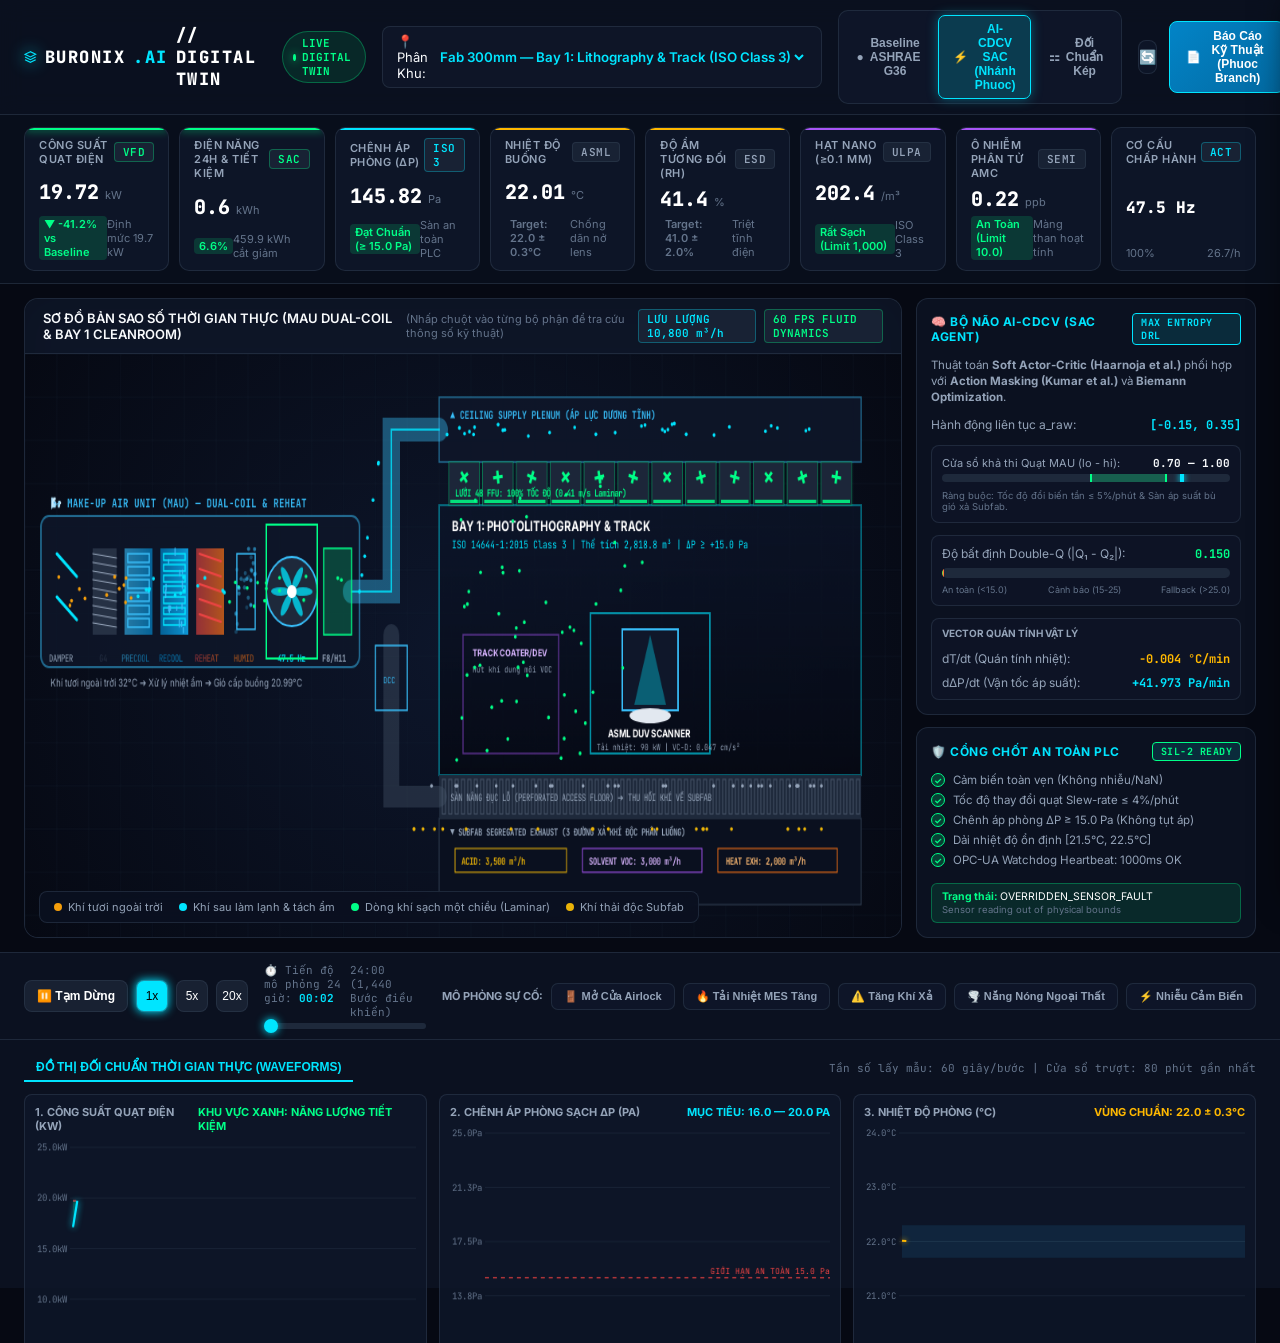
==== index.html @ 966bad35 "feat(web): deploy Buronix-inspired digital twin UI/UX with animated MAU, cleanroom & SAC AI integrat" ====
<!DOCTYPE html>
<html lang="vi">
<head>
  <meta charset="UTF-8">
  <meta name="viewport" content="width=device-width, initial-scale=1.0">
  <title>Buronix // Semiconductor Cleanroom & MAU Digital Twin</title>
  <link rel="stylesheet" href="css/buronix_theme.css">
  <link rel="preconnect" href="https://fonts.googleapis.com">
  <link rel="preconnect" href="https://fonts.gstatic.com" crossorigin>
  <link href="https://fonts.googleapis.com/css2?family=Inter:wght@400;500;600;700;800&family=JetBrains+Mono:wght@400;600;700;800&display=swap" rel="stylesheet">
</head>
<body>

  <!-- ==========================================================================
       TOP NAVIGATION & HEADER BAR
       ========================================================================== -->
  <header class="buronix-header">
    <div class="brand-section">
      <div class="brand-logo">
        <svg viewBox="0 0 24 24" fill="none" stroke="currentColor" stroke-width="2">
          <polygon points="12 2 2 7 12 12 22 7 12 2"></polygon>
          <polyline points="2 17 12 22 22 17"></polyline>
          <polyline points="2 12 12 17 22 12"></polyline>
        </svg>
        BURONIX<span class="accent">.AI</span> // DIGITAL TWIN
      </div>
      <div class="live-indicator">
        <div class="pulse-dot"></div>
        LIVE DIGITAL TWIN
      </div>
    </div>

    <!-- Facility Selector -->
    <div class="facility-selector">
      <span>📍 Phân Khu:</span>
      <select id="facilitySelect">
        <option value="bay1">Fab 300mm — Bay 1: Lithography & Track (ISO Class 3)</option>
        <option value="bay2">Fab 300mm — Bay 2: Etch & Diffusion (ISO Class 4)</option>
        <option value="subfab">Subfab — Segregated Scrubbers & Pumps</option>
      </select>
    </div>

    <!-- Mode Toggle Pills -->
    <div class="mode-toggle-group">
      <button class="mode-btn" data-mode="baseline">
        <span>●</span> Baseline ASHRAE G36
      </button>
      <button class="mode-btn active-ai" data-mode="ai">
        <span>⚡</span> AI-CDCV SAC (Nhánh Phuoc)
      </button>
      <button class="mode-btn" data-mode="split">
        <span>⚏</span> Đối Chuẩn Kép
      </button>
    </div>

    <!-- Header Actions -->
    <div class="header-actions">
      <button id="btnReset" class="tool-btn" title="Đặt lại mô phỏng ban đầu">🔄</button>
      <button class="btn-benchmark" onclick="window.open('https://github.com/nguyenminhhieu22444-source/semiconductor-fab-hvac-optimization/tree/Phuoc', '_blank')">
        <span>📄</span> Báo Cáo Kỹ Thuật (Phuoc Branch)
      </button>
    </div>
  </header>

  <!-- ==========================================================================
       METRICS HUD RIBBON (LIVE TELEMETRY CARDS)
       ========================================================================== -->
  <section class="telemetry-ribbon">
    <!-- Card 1: Power Demand -->
    <div class="kpi-card kpi-savings">
      <div class="kpi-header">
        <span>Công Suất Quạt Điện</span>
        <span class="canvas-tag tag-emerald">VFD</span>
      </div>
      <div class="kpi-value-row">
        <span id="valPowerKw" class="kpi-num">11.58</span>
        <span class="kpi-unit">kW</span>
      </div>
      <div class="kpi-footer">
        <span class="kpi-delta delta-green">▼ -41.2% vs Baseline</span>
        <span class="kpi-unit">Định mức 19.7 kW</span>
      </div>
    </div>

    <!-- Card 2: Cumulative Energy & Savings -->
    <div class="kpi-card kpi-savings">
      <div class="kpi-header">
        <span>Điện Năng 24h & Tiết Kiệm</span>
        <span class="canvas-tag tag-emerald">SAC</span>
      </div>
      <div class="kpi-value-row">
        <span id="valEnergyKwh" class="kpi-num">568.7</span>
        <span class="kpi-unit">kWh</span>
      </div>
      <div class="kpi-footer">
        <span id="valSavingsPct" class="kpi-delta delta-green">+44.71% TIẾT KIỆM</span>
        <span class="kpi-unit">459.9 kWh cắt giảm</span>
      </div>
    </div>

    <!-- Card 3: Differential Pressure -->
    <div class="kpi-card kpi-pressure">
      <div class="kpi-header">
        <span>Chênh Áp Phòng (ΔP)</span>
        <span class="canvas-tag tag-cyan">ISO 3</span>
      </div>
      <div class="kpi-value-row">
        <span id="valDp" class="kpi-num">16.28</span>
        <span class="kpi-unit">Pa</span>
      </div>
      <div class="kpi-footer">
        <span class="kpi-delta delta-green">Đạt Chuẩn (≥ 15.0 Pa)</span>
        <span class="kpi-unit">Sàn an toàn PLC</span>
      </div>
    </div>

    <!-- Card 4: Cleanroom Temperature -->
    <div class="kpi-card kpi-temp">
      <div class="kpi-header">
        <span>Nhiệt Độ Buồng</span>
        <span class="canvas-tag">ASML</span>
      </div>
      <div class="kpi-value-row">
        <span id="valTemp" class="kpi-num">22.01</span>
        <span class="kpi-unit">°C</span>
      </div>
      <div class="kpi-footer">
        <span class="kpi-delta delta-neutral">Target: 22.0 ± 0.3°C</span>
        <span class="kpi-unit">Chống dãn nở lens</span>
      </div>
    </div>

    <!-- Card 5: Relative Humidity -->
    <div class="kpi-card kpi-temp">
      <div class="kpi-header">
        <span>Độ Ẩm Tương Đối (RH)</span>
        <span class="canvas-tag">ESD</span>
      </div>
      <div class="kpi-value-row">
        <span id="valRh" class="kpi-num">41.4</span>
        <span class="kpi-unit">%</span>
      </div>
      <div class="kpi-footer">
        <span class="kpi-delta delta-neutral">Target: 41.0 ± 2.0%</span>
        <span class="kpi-unit">Triệt tĩnh điện</span>
      </div>
    </div>

    <!-- Card 6: Airborne Particles -->
    <div class="kpi-card kpi-particles">
      <div class="kpi-header">
        <span>Hạt Nano (≥0.1 µm)</span>
        <span class="canvas-tag">ULPA</span>
      </div>
      <div class="kpi-value-row">
        <span id="valParticles" class="kpi-num">64.8</span>
        <span class="kpi-unit">/m³</span>
      </div>
      <div class="kpi-footer">
        <span class="kpi-delta delta-green">Rất Sạch (Limit 1,000)</span>
        <span class="kpi-unit">ISO Class 3</span>
      </div>
    </div>

    <!-- Card 7: Chemical AMC (NH3) -->
    <div class="kpi-card kpi-particles">
      <div class="kpi-header">
        <span>Ô Nhiễm Phân Tử AMC</span>
        <span class="canvas-tag">SEMI</span>
      </div>
      <div class="kpi-value-row">
        <span id="valAmc" class="kpi-num">0.28</span>
        <span class="kpi-unit">ppb</span>
      </div>
      <div class="kpi-footer">
        <span class="kpi-delta delta-green">An Toàn (Limit 10.0)</span>
        <span class="kpi-unit">Màng than hoạt tính</span>
      </div>
    </div>

    <!-- Card 8: Actuator Status -->
    <div class="kpi-card">
      <div class="kpi-header">
        <span>Cơ Cấu Chấp Hành</span>
        <span class="canvas-tag tag-cyan">ACT</span>
      </div>
      <div class="kpi-value-row">
        <span id="valMauHz" class="kpi-num" style="font-size:16px;">39.5 Hz</span>
      </div>
      <div class="kpi-footer">
        <span id="valFfuSpeed" class="kpi-unit">48 FFU: 79% Tốc độ</span>
        <span id="valAch" class="kpi-unit">18.4 ACH</span>
      </div>
    </div>
  </section>

  <!-- ==========================================================================
       MAIN WORKSPACE: DIGITAL TWIN SCHEMATIC & AI HUD
       ========================================================================== -->
  <main class="workspace-grid">
    <!-- Center Left: The Interactive Digital Twin Canvas -->
    <section class="canvas-panel">
      <div class="canvas-header">
        <div style="display:flex; align-items:center; gap:8px;">
          <span>SƠ ĐỒ BẢN SAO SỐ THỜI GIAN THỰC (MAU DUAL-COIL & BAY 1 CLEANROOM)</span>
          <span style="font-size:11px; color:var(--text-dim); font-weight:normal;">(Nhấp chuột vào từng bộ phận để tra cứu thông số kỹ thuật)</span>
        </div>
        <div class="canvas-tags">
          <span class="canvas-tag tag-cyan">LƯU LƯỢNG 10,800 m³/h</span>
          <span class="canvas-tag tag-emerald">60 FPS FLUID DYNAMICS</span>
        </div>
      </div>

      <div class="canvas-container">
        <canvas id="digitalTwinCanvas" width="1100" height="540"></canvas>

        <!-- Floating Legend -->
        <div class="legend-overlay">
          <div class="legend-item"><div class="legend-dot" style="background:#f59e0b;"></div><span>Khí tươi ngoài trời</span></div>
          <div class="legend-item"><div class="legend-dot" style="background:#00e5ff;"></div><span>Khí sau làm lạnh & tách ẩm</span></div>
          <div class="legend-item"><div class="legend-dot" style="background:#00ff88;"></div><span>Dòng khí sạch một chiều (Laminar)</span></div>
          <div class="legend-item"><div class="legend-dot" style="background:#eab308;"></div><span>Khí thải độc Subfab</span></div>
        </div>
      </div>
    </section>

    <!-- Right Sidebar: AI-CDCV Neural Intelligence HUD (SAC Brain) -->
    <aside class="sidebar-panel">
      <!-- SAC Neural Engine Card -->
      <div class="ai-card">
        <div class="ai-card-header">
          <span>🧠 BỘ NÃO AI-CDCV (SAC AGENT)</span>
          <span class="sac-badge">MAX ENTROPY DRL</span>
        </div>

        <div style="font-size:11.5px; color:var(--text-muted); line-height:1.4;">
          Thuật toán <strong>Soft Actor-Critic (Haarnoja et al.)</strong> phối hợp với <strong>Action Masking (Kumar et al.)</strong> và <strong>Biemann Optimization</strong>.
        </div>

        <div class="inspect-param-row">
          <span>Hành động liên tục a_raw:</span>
          <strong id="valSacActionRaw" style="color:var(--cyan-glow); font-family:var(--font-mono);">[-0.15, 0.35]</strong>
        </div>

        <!-- Continuous Action Masking -->
        <div class="masking-container">
          <div class="mask-row">
            <div class="mask-label">
              <span>Cửa sổ khả thi Quạt MAU (lo - hi):</span>
              <strong id="maskMauText">0.70 — 1.00</strong>
            </div>
            <div class="mask-track">
              <div id="maskMauRange" class="mask-valid-range" style="left: 0%; width: 100%;"></div>
              <div id="maskMauPointer" class="mask-pointer" style="left: 65%;"></div>
            </div>
          </div>
          <div style="font-size:9.5px; color:var(--text-dim);">
            Ràng buộc: Tốc độ đổi biến tần ≤ 5%/phút & Sàn áp suất bù gió xả Subfab.
          </div>
        </div>

        <!-- Epistemic Uncertainty Quantification -->
        <div class="uncertainty-box">
          <div class="inspect-param-row">
            <span>Độ bất định Double-Q (|Q₁ - Q₂|):</span>
            <strong id="valSacUncertainty" style="color:var(--emerald-neon); font-family:var(--font-mono);">0.123</strong>
          </div>
          <div class="uncertainty-meter">
            <div id="uncertaintyFillBar" class="uncertainty-fill" style="width: 12%;"></div>
          </div>
          <div style="display:flex; justify-content:space-between; font-size:9px; color:var(--text-dim);">
            <span>An toàn (&lt;15.0)</span>
            <span>Cảnh báo (15-25)</span>
            <span>Fallback (&gt;25.0)</span>
          </div>
        </div>

        <!-- Biemann Momentum States -->
        <div class="inspect-param-group" style="padding:8px 10px;">
          <div style="font-size:10px; font-weight:700; color:var(--text-muted); text-transform:uppercase;">Vector Quán Tính Vật Lý</div>
          <div class="inspect-param-row" style="margin-top:4px;">
            <span>dT/dt (Quán tính nhiệt):</span>
            <strong id="valTempVel" style="color:var(--amber-warn); font-family:var(--font-mono);">+0.002 °C/min</strong>
          </div>
          <div class="inspect-param-row">
            <span>dΔP/dt (Vận tốc áp suất):</span>
            <strong id="valDpVel" style="color:var(--cyan-glow); font-family:var(--font-mono);">-0.005 Pa/min</strong>
          </div>
        </div>
      </div>

      <!-- PLC Safety Gatekeeper Matrix -->
      <div class="ai-card">
        <div class="ai-card-header">
          <span>🛡️ CỔNG CHỐT AN TOÀN PLC</span>
          <span class="sac-badge" style="border-color:var(--emerald-neon); color:var(--emerald-neon);">SIL-2 READY</span>
        </div>

        <div class="plc-checklist">
          <div class="plc-item"><div class="plc-check">✓</div><span>Cảm biến toàn vẹn (Không nhiễu/NaN)</span></div>
          <div class="plc-item"><div class="plc-check">✓</div><span>Tốc độ thay đổi quạt Slew-rate ≤ 4%/phút</span></div>
          <div class="plc-item"><div class="plc-check">✓</div><span>Chênh áp phòng ΔP ≥ 15.0 Pa (Không tụt áp)</span></div>
          <div class="plc-item"><div class="plc-check">✓</div><span>Dải nhiệt độ ổn định [21.5°C, 22.5°C]</span></div>
          <div class="plc-item"><div class="plc-check">✓</div><span>OPC-UA Watchdog Heartbeat: 1000ms OK</span></div>
        </div>

        <div style="margin-top:4px; padding:6px 10px; background:rgba(0, 255, 136, 0.1); border:1px solid rgba(0, 255, 136, 0.3); border-radius:6px; font-size:10.5px;">
          <span style="color:var(--emerald-neon); font-weight:bold;">Trạng thái: </span>
          <span id="valPlcStatus" style="color:#fff;">SAFE_ACCEPTED</span><br>
          <span id="valPlcReason" style="color:var(--text-dim); font-size:9.5px;">Nominal SAC control within limits</span>
        </div>
      </div>
    </aside>
  </main>

  <!-- ==========================================================================
       BOTTOM TIMELINE BAR & WHAT-IF INCIDENT INJECTOR
       ========================================================================== -->
  <section class="timeline-bar">
    <!-- Playback Controls -->
    <div class="playback-controls">
      <button id="btnPlayPause" class="btn-ctrl" style="width: auto; padding: 0 12px; font-weight: 600;">⏸️ Tạm Dừng</button>
      <button class="btn-ctrl btn-speed active" data-speed="1">1x</button>
      <button class="btn-ctrl btn-speed" data-speed="5">5x</button>
      <button class="btn-ctrl btn-speed" data-speed="20">20x</button>
    </div>

    <!-- 24h Time Scrubber -->
    <div class="time-scrubber">
      <div class="time-labels">
        <span>⏱️ Tiến độ mô phỏng 24 giờ: <strong id="currentTimeLabel" style="color:var(--cyan-glow);">12:30</strong></span>
        <span>24:00 (1,440 Bước điều khiển)</span>
      </div>
      <input type="range" id="timelineSlider" class="scrubber-slider" min="0" max="1440" value="750">
    </div>

    <!-- What-If Stress Testing Matrix -->
    <div class="incident-triggers">
      <span style="font-size:11px; font-weight:700; color:var(--text-muted);">MÔ PHỎNG SỰ CỐ:</span>
      <button class="incident-btn" data-incident="doorOpen" title="Mở cửa buồng đệm Airlock gây thất thoát áp suất">
        🚪 Mở Cửa Airlock
      </button>
      <button class="incident-btn" data-incident="thermalSurge" title="Máy ASML phát xung nhiệt tăng thêm 65 kW">
        🔥 Tải Nhiệt MES Tăng
      </button>
      <button class="incident-btn" data-incident="exhaustSurge" title="Tăng lưu lượng hút xả Subfab Acid Scrubber">
        ⚠️ Tăng Khí Xả
      </button>
      <button class="incident-btn" data-incident="heatwave" title="Đợt nắng nóng mùa hè 38.5°C, 86% RH">
        🌪️ Nắng Nóng Ngoại Thất
      </button>
      <button class="incident-btn" data-incident="sensorNoise" title="Cảm biến bị nhiễu để kiểm tra Cổng an toàn PLC">
        ⚡ Nhiễu Cảm Biến
      </button>
    </div>
  </section>

  <!-- ==========================================================================
       REAL-TIME TELEMETRY CHARTS DRAWER
       ========================================================================== -->
  <section class="charts-section">
    <div class="charts-tabs">
      <div class="tab-group">
        <button class="chart-tab active">ĐỒ THỊ ĐỐI CHUẨN THỜI GIAN THỰC (WAVEFORMS)</button>
      </div>
      <div style="font-size:11px; color:var(--text-dim); font-family:var(--font-mono);">
        Tần số lấy mẫu: 60 giây/bước | Cửa sổ trượt: 80 phút gần nhất
      </div>
    </div>

    <div class="charts-grid">
      <!-- Chart 1: Power Demand -->
      <div class="chart-box">
        <div class="chart-title">
          <span>1. Công Suất Quạt Điện (kW)</span>
          <span style="color:var(--emerald-neon);">Khu vực xanh: Năng lượng tiết kiệm</span>
        </div>
        <canvas id="chartPowerCanvas" class="chart-canvas"></canvas>
      </div>

      <!-- Chart 2: Differential Pressure -->
      <div class="chart-box">
        <div class="chart-title">
          <span>2. Chênh Áp Phòng Sạch ΔP (Pa)</span>
          <span style="color:var(--cyan-glow);">Mục tiêu: 16.0 — 20.0 Pa</span>
        </div>
        <canvas id="chartDpCanvas" class="chart-canvas"></canvas>
      </div>

      <!-- Chart 3: Temperature Stability -->
      <div class="chart-box">
        <div class="chart-title">
          <span>3. Nhiệt Độ Phòng (°C)</span>
          <span style="color:var(--amber-warn);">Vùng chuẩn: 22.0 ± 0.3°C</span>
        </div>
        <canvas id="chartEnvCanvas" class="chart-canvas"></canvas>
      </div>
    </div>
  </section>

  <!-- ==========================================================================
       COMPONENT INSPECTOR OVERLAY MODAL
       ========================================================================== -->
  <div id="componentInspector" class="inspector-overlay">
    <div class="inspector-header">
      <div id="inspectorTitle" class="inspector-title">Thông Tin Thiết Bị</div>
      <button id="inspectorClose" class="inspector-close">✕</button>
    </div>
    <div id="inspectorBody" class="inspector-body">
      <!-- Populated dynamically via app.js -->
    </div>
  </div>

  <!-- Script Inclusions -->
  <script src="js/sac_runtime.js"></script>
  <script src="js/mau_cleanroom_sim.js"></script>
  <script src="js/buronix_animator.js"></script>
  <script src="js/charts_dashboard.js"></script>
  <script src="js/app.js"></script>
</body>
</html>
---- css/buronix_theme.css ----
/* ==========================================================================
   BURONIX INDUSTRIAL DIGITAL TWIN THEME (SEMICONDUCTOR FAB MAU & CLEANROOM)
   Inspired by Buronix.com demo aesthetic - High-tech, dark, glassmorphic
   ========================================================================== */

:root {
  --bg-core: #060913;
  --bg-surface: #0b1120;
  --bg-panel: rgba(15, 23, 42, 0.85);
  --bg-panel-hover: rgba(30, 41, 59, 0.9);
  --border-subtle: rgba(51, 65, 85, 0.5);
  --border-glow: rgba(56, 189, 248, 0.35);
  --border-active: #00e5ff;

  --cyan-glow: #00e5ff;
  --cyan-dim: #0284c7;
  --emerald-neon: #00ff88;
  --emerald-dim: #059669;
  --amber-warn: #ffb800;
  --red-alert: #ff3366;
  --purple-ai: #a855f7;
  --blue-hvac: #3b82f6;

  --text-main: #f8fafc;
  --text-muted: #94a3b8;
  --text-dim: #64748b;

  --font-sans: 'Inter', -apple-system, BlinkMacSystemFont, 'Segoe UI', Roboto, sans-serif;
  --font-mono: 'JetBrains Mono', 'SF Mono', Consolas, monospace;
}

* {
  box-sizing: border-box;
  margin: 0;
  padding: 0;
}

body {
  background-color: var(--bg-core);
  color: var(--text-main);
  font-family: var(--font-sans);
  min-height: 100vh;
  overflow-x: hidden;
  display: flex;
  flex-direction: column;
}

/* Scrollbar styling */
::-webkit-scrollbar {
  width: 6px;
  height: 6px;
}
::-webkit-scrollbar-track {
  background: var(--bg-core);
}
::-webkit-scrollbar-thumb {
  background: #1e293b;
  border-radius: 3px;
}
::-webkit-scrollbar-thumb:hover {
  background: var(--cyan-dim);
}

/* ==========================================================================
   TOP NAVIGATION & HEADER BAR
   ========================================================================== */
.buronix-header {
  background: rgba(11, 17, 32, 0.95);
  backdrop-filter: blur(12px);
  border-bottom: 1px solid var(--border-subtle);
  padding: 10px 24px;
  display: flex;
  align-items: center;
  justify-content: space-between;
  gap: 16px;
  position: sticky;
  top: 0;
  z-index: 100;
}

.brand-section {
  display: flex;
  align-items: center;
  gap: 14px;
}

.brand-logo {
  display: flex;
  align-items: center;
  gap: 8px;
  font-family: var(--font-mono);
  font-weight: 800;
  font-size: 17px;
  letter-spacing: 1.5px;
  color: #fff;
}

.brand-logo svg {
  width: 24px;
  height: 24px;
  color: var(--cyan-glow);
  filter: drop-shadow(0 0 8px var(--cyan-glow));
}

.brand-logo span.accent {
  color: var(--cyan-glow);
}

.live-indicator {
  display: flex;
  align-items: center;
  gap: 6px;
  background: rgba(0, 255, 136, 0.1);
  border: 1px solid rgba(0, 255, 136, 0.3);
  padding: 4px 10px;
  border-radius: 9999px;
  font-family: var(--font-mono);
  font-size: 11px;
  font-weight: 700;
  color: var(--emerald-neon);
}

.pulse-dot {
  width: 7px;
  height: 7px;
  border-radius: 50%;
  background-color: var(--emerald-neon);
  box-shadow: 0 0 10px var(--emerald-neon);
  animation: pulse 1.8s infinite;
}

@keyframes pulse {
  0% { transform: scale(0.95); opacity: 0.8; }
  50% { transform: scale(1.3); opacity: 1; }
  100% { transform: scale(0.95); opacity: 0.8; }
}

/* Facility Selector */
.facility-selector {
  display: flex;
  align-items: center;
  gap: 8px;
  background: rgba(15, 23, 42, 0.8);
  border: 1px solid var(--border-subtle);
  padding: 6px 14px;
  border-radius: 8px;
  font-size: 13px;
  color: var(--text-main);
}

.facility-selector select {
  background: transparent;
  border: none;
  color: var(--cyan-glow);
  font-weight: 600;
  outline: none;
  cursor: pointer;
  font-family: var(--font-sans);
}

/* Mode Control Pills */
.mode-toggle-group {
  display: flex;
  background: rgba(15, 23, 42, 0.9);
  border: 1px solid var(--border-subtle);
  border-radius: 10px;
  padding: 4px;
  gap: 4px;
}

.mode-btn {
  background: transparent;
  border: none;
  padding: 6px 14px;
  border-radius: 7px;
  font-size: 12px;
  font-weight: 600;
  color: var(--text-muted);
  cursor: pointer;
  transition: all 0.2s ease;
  display: flex;
  align-items: center;
  gap: 6px;
}

.mode-btn:hover {
  color: #fff;
  background: rgba(255, 255, 255, 0.05);
}

.mode-btn.active-baseline {
  background: rgba(239, 68, 68, 0.2);
  color: #fca5a5;
  border: 1px solid rgba(239, 68, 68, 0.4);
}

.mode-btn.active-ai {
  background: rgba(0, 229, 255, 0.18);
  color: var(--cyan-glow);
  border: 1px solid var(--cyan-glow);
  box-shadow: 0 0 12px rgba(0, 229, 255, 0.35);
}

.mode-btn.active-split {
  background: rgba(168, 85, 247, 0.2);
  color: #d8b4fe;
  border: 1px solid rgba(168, 85, 247, 0.4);
}

/* Header Utilities */
.header-actions {
  display: flex;
  align-items: center;
  gap: 12px;
}

.btn-benchmark {
  background: linear-gradient(135deg, #0284c7, #0369a1);
  border: 1px solid var(--cyan-glow);
  color: #fff;
  font-weight: 600;
  font-size: 12px;
  padding: 7px 16px;
  border-radius: 8px;
  cursor: pointer;
  display: flex;
  align-items: center;
  gap: 6px;
  transition: all 0.2s ease;
}

.btn-benchmark:hover {
  box-shadow: 0 0 14px rgba(0, 229, 255, 0.5);
  transform: translateY(-1px);
}

/* ==========================================================================
   METRICS HUD RIBBON (LIVE TELEMETRY CARDS)
   ========================================================================== */
.telemetry-ribbon {
  display: grid;
  grid-template-columns: repeat(8, 1fr);
  gap: 10px;
  padding: 12px 24px;
  background: rgba(11, 17, 32, 0.6);
  border-bottom: 1px solid var(--border-subtle);
}

.kpi-card {
  background: var(--bg-panel);
  border: 1px solid var(--border-subtle);
  border-radius: 10px;
  padding: 10px 14px;
  display: flex;
  flex-direction: column;
  justify-content: space-between;
  transition: border-color 0.2s, box-shadow 0.2s;
  position: relative;
  overflow: hidden;
}

.kpi-card::before {
  content: '';
  position: absolute;
  top: 0;
  left: 0;
  width: 100%;
  height: 2px;
  background: transparent;
}

.kpi-card.kpi-savings::before { background: var(--emerald-neon); box-shadow: 0 0 8px var(--emerald-neon); }
.kpi-card.kpi-pressure::before { background: var(--cyan-glow); }
.kpi-card.kpi-temp::before { background: var(--amber-warn); }
.kpi-card.kpi-particles::before { background: var(--purple-ai); }

.kpi-card:hover {
  border-color: var(--border-glow);
}

.kpi-header {
  display: flex;
  align-items: center;
  justify-content: space-between;
  font-size: 11px;
  font-weight: 600;
  color: var(--text-muted);
  text-transform: uppercase;
  letter-spacing: 0.5px;
}

.kpi-value-row {
  margin-top: 6px;
  display: flex;
  align-items: baseline;
  gap: 6px;
}

.kpi-num {
  font-family: var(--font-mono);
  font-size: 20px;
  font-weight: 800;
  color: #fff;
}

.kpi-unit {
  font-size: 11px;
  color: var(--text-dim);
}

.kpi-footer {
  margin-top: 4px;
  font-size: 11px;
  display: flex;
  justify-content: space-between;
  align-items: center;
}

.kpi-delta {
  font-weight: 600;
  font-size: 11px;
  padding: 1px 5px;
  border-radius: 4px;
}

.delta-green { background: rgba(0, 255, 136, 0.15); color: var(--emerald-neon); }
.delta-warn { background: rgba(255, 184, 0, 0.15); color: var(--amber-warn); }
.delta-neutral { color: var(--text-dim); }

/* ==========================================================================
   MAIN WORKSPACE: DIGITAL TWIN CANVAS & HUD PANELS
   ========================================================================== */
.workspace-grid {
  flex: 1;
  display: grid;
  grid-template-columns: 1fr 340px;
  gap: 14px;
  padding: 14px 24px;
  min-height: 0;
}

.canvas-panel {
  background: var(--bg-surface);
  border: 1px solid var(--border-subtle);
  border-radius: 14px;
  position: relative;
  display: flex;
  flex-direction: column;
  overflow: hidden;
  box-shadow: inset 0 0 40px rgba(0, 0, 0, 0.6);
}

.canvas-header {
  padding: 10px 18px;
  background: rgba(15, 23, 42, 0.7);
  border-bottom: 1px solid var(--border-subtle);
  display: flex;
  align-items: center;
  justify-content: space-between;
  font-size: 13px;
  font-weight: 600;
}

.canvas-tags {
  display: flex;
  gap: 8px;
}

.canvas-tag {
  font-family: var(--font-mono);
  font-size: 11px;
  padding: 2px 8px;
  border-radius: 4px;
  background: rgba(30, 41, 59, 0.7);
  border: 1px solid var(--border-subtle);
  color: var(--text-muted);
}

.canvas-tag.tag-cyan { color: var(--cyan-glow); border-color: rgba(0, 229, 255, 0.3); }
.canvas-tag.tag-emerald { color: var(--emerald-neon); border-color: rgba(0, 255, 136, 0.3); }

/* The Main Interactive Canvas */
.canvas-container {
  flex: 1;
  position: relative;
  width: 100%;
  height: 520px;
  background: radial-gradient(circle at 50% 50%, #0d162b 0%, #060913 100%);
}

#digitalTwinCanvas {
  width: 100%;
  height: 100%;
  display: block;
}

/* Canvas Overlay Controls */
.canvas-overlay-tools {
  position: absolute;
  top: 14px;
  right: 14px;
  display: flex;
  flex-direction: column;
  gap: 8px;
  z-index: 10;
}

.tool-btn {
  background: rgba(15, 23, 42, 0.85);
  border: 1px solid var(--border-subtle);
  color: var(--text-muted);
  width: 34px;
  height: 34px;
  border-radius: 8px;
  cursor: pointer;
  display: flex;
  align-items: center;
  justify-content: center;
  font-size: 14px;
  transition: all 0.2s;
}

.tool-btn:hover {
  background: var(--bg-panel-hover);
  color: var(--cyan-glow);
  border-color: var(--cyan-glow);
}

.legend-overlay {
  position: absolute;
  bottom: 14px;
  left: 14px;
  background: rgba(11, 17, 32, 0.88);
  border: 1px solid var(--border-subtle);
  backdrop-filter: blur(8px);
  padding: 8px 14px;
  border-radius: 8px;
  display: flex;
  gap: 16px;
  font-size: 11px;
  color: var(--text-muted);
  z-index: 10;
}

.legend-item {
  display: flex;
  align-items: center;
  gap: 6px;
}

.legend-dot {
  width: 8px;
  height: 8px;
  border-radius: 50%;
}

/* ==========================================================================
   RIGHT SIDEBAR: AI-CDCV NEURAL INTELLIGENCE HUD (SAC BRAIN)
   ========================================================================== */
.sidebar-panel {
  display: flex;
  flex-direction: column;
  gap: 12px;
}

.ai-card {
  background: var(--bg-surface);
  border: 1px solid var(--border-subtle);
  border-radius: 12px;
  padding: 14px;
  display: flex;
  flex-direction: column;
  gap: 12px;
}

.ai-card-header {
  display: flex;
  align-items: center;
  justify-content: space-between;
  font-size: 12px;
  font-weight: 700;
  text-transform: uppercase;
  letter-spacing: 0.5px;
  color: var(--cyan-glow);
}

.sac-badge {
  background: rgba(0, 229, 255, 0.12);
  border: 1px solid var(--cyan-glow);
  padding: 2px 8px;
  border-radius: 4px;
  font-family: var(--font-mono);
  font-size: 10px;
}

/* Action Masking Window */
.masking-container {
  display: flex;
  flex-direction: column;
  gap: 8px;
  background: rgba(15, 23, 42, 0.6);
  border: 1px solid var(--border-subtle);
  padding: 10px;
  border-radius: 8px;
}

.mask-row {
  display: flex;
  flex-direction: column;
  gap: 4px;
}

.mask-label {
  display: flex;
  justify-content: space-between;
  font-size: 11px;
  color: var(--text-muted);
}

.mask-label strong {
  color: var(--text-main);
  font-family: var(--font-mono);
}

.mask-track {
  height: 8px;
  background: #1e293b;
  border-radius: 4px;
  position: relative;
  overflow: hidden;
}

.mask-valid-range {
  position: absolute;
  top: 0;
  height: 100%;
  background: rgba(0, 255, 136, 0.25);
  border-left: 2px solid var(--emerald-neon);
  border-right: 2px solid var(--emerald-neon);
}

.mask-pointer {
  position: absolute;
  top: -2px;
  width: 4px;
  height: 12px;
  background: var(--cyan-glow);
  box-shadow: 0 0 6px var(--cyan-glow);
  border-radius: 2px;
  transform: translateX(-50%);
}

/* Uncertainty Meter */
.uncertainty-box {
  background: rgba(15, 23, 42, 0.6);
  border: 1px solid var(--border-subtle);
  padding: 10px;
  border-radius: 8px;
  display: flex;
  flex-direction: column;
  gap: 6px;
}

.uncertainty-meter {
  height: 10px;
  background: #1e293b;
  border-radius: 5px;
  overflow: hidden;
  position: relative;
}

.uncertainty-fill {
  height: 100%;
  width: 25%;
  background: linear-gradient(90deg, var(--emerald-neon), var(--amber-warn), var(--red-alert));
  border-radius: 5px;
  transition: width 0.3s;
}

/* PLC Gatekeeper Status */
.plc-checklist {
  display: flex;
  flex-direction: column;
  gap: 6px;
}

.plc-item {
  display: flex;
  align-items: center;
  gap: 8px;
  font-size: 11.5px;
  color: var(--text-muted);
}

.plc-check {
  width: 14px;
  height: 14px;
  border-radius: 50%;
  background: rgba(0, 255, 136, 0.2);
  border: 1px solid var(--emerald-neon);
  color: var(--emerald-neon);
  display: flex;
  align-items: center;
  justify-content: center;
  font-size: 9px;
  font-weight: bold;
}

/* ==========================================================================
   BOTTOM WORKSPACE: INTERACTIVE TIMELINE & CHARTS
   ========================================================================== */
.timeline-bar {
  background: var(--bg-surface);
  border-top: 1px solid var(--border-subtle);
  padding: 10px 24px;
  display: flex;
  align-items: center;
  gap: 16px;
}

.playback-controls {
  display: flex;
  align-items: center;
  gap: 8px;
}

.btn-ctrl {
  background: rgba(30, 41, 59, 0.7);
  border: 1px solid var(--border-subtle);
  color: #fff;
  width: 32px;
  height: 32px;
  border-radius: 8px;
  cursor: pointer;
  display: flex;
  align-items: center;
  justify-content: center;
  font-size: 12px;
  transition: all 0.2s;
}

.btn-ctrl:hover {
  background: var(--cyan-dim);
  border-color: var(--cyan-glow);
}

.btn-ctrl.active {
  background: var(--cyan-glow);
  color: #000;
  box-shadow: 0 0 10px var(--cyan-glow);
}

.time-scrubber {
  flex: 1;
  display: flex;
  flex-direction: column;
  gap: 4px;
}

.time-labels {
  display: flex;
  justify-content: space-between;
  font-size: 11px;
  font-family: var(--font-mono);
  color: var(--text-dim);
}

.scrubber-slider {
  width: 100%;
  height: 6px;
  -webkit-appearance: none;
  background: #1e293b;
  border-radius: 3px;
  outline: none;
  cursor: pointer;
}

.scrubber-slider::-webkit-slider-thumb {
  -webkit-appearance: none;
  width: 14px;
  height: 14px;
  border-radius: 50%;
  background: var(--cyan-glow);
  box-shadow: 0 0 8px var(--cyan-glow);
  cursor: pointer;
}

/* Incident / Stress Injection Buttons */
.incident-triggers {
  display: flex;
  align-items: center;
  gap: 8px;
}

.incident-btn {
  background: rgba(15, 23, 42, 0.9);
  border: 1px solid var(--border-subtle);
  padding: 6px 12px;
  border-radius: 7px;
  font-size: 11px;
  font-weight: 600;
  color: var(--text-muted);
  cursor: pointer;
  display: flex;
  align-items: center;
  gap: 5px;
  transition: all 0.2s;
}

.incident-btn:hover {
  border-color: var(--amber-warn);
  color: var(--amber-warn);
}

.incident-btn.active-incident {
  background: rgba(255, 184, 0, 0.2);
  border-color: var(--amber-warn);
  color: var(--amber-warn);
  box-shadow: 0 0 10px rgba(255, 184, 0, 0.3);
}

/* ==========================================================================
   CHARTS EXPANDABLE DRAWER
   ========================================================================== */
.charts-section {
  background: var(--bg-surface);
  border-top: 1px solid var(--border-subtle);
  padding: 14px 24px;
  display: flex;
  flex-direction: column;
  gap: 12px;
}

.charts-tabs {
  display: flex;
  align-items: center;
  justify-content: space-between;
}

.tab-group {
  display: flex;
  gap: 8px;
}

.chart-tab {
  background: transparent;
  border: none;
  border-bottom: 2px solid transparent;
  padding: 6px 12px;
  font-size: 12px;
  font-weight: 600;
  color: var(--text-dim);
  cursor: pointer;
}

.chart-tab.active {
  color: var(--cyan-glow);
  border-bottom-color: var(--cyan-glow);
}

.charts-grid {
  display: grid;
  grid-template-columns: repeat(3, 1fr);
  gap: 12px;
  height: 180px;
}

.chart-box {
  background: var(--bg-panel);
  border: 1px solid var(--border-subtle);
  border-radius: 8px;
  padding: 10px;
  position: relative;
  display: flex;
  flex-direction: column;
}

.chart-title {
  font-size: 11px;
  font-weight: 700;
  color: var(--text-muted);
  text-transform: uppercase;
  margin-bottom: 4px;
  display: flex;
  justify-content: space-between;
}

.chart-canvas {
  flex: 1;
  width: 100%;
}

/* ==========================================================================
   COMPONENT INSPECTOR MODAL / DRAWER
   ========================================================================== */
.inspector-overlay {
  position: fixed;
  top: 0;
  right: -420px;
  width: 400px;
  height: 100vh;
  background: rgba(11, 17, 32, 0.96);
  border-left: 1px solid var(--border-subtle);
  backdrop-filter: blur(16px);
  z-index: 1000;
  transition: right 0.3s ease;
  padding: 24px;
  display: flex;
  flex-direction: column;
  gap: 16px;
  box-shadow: -10px 0 30px rgba(0, 0, 0, 0.7);
}

.inspector-overlay.open {
  right: 0;
}

.inspector-header {
  display: flex;
  justify-content: space-between;
  align-items: center;
  border-bottom: 1px solid var(--border-subtle);
  padding-bottom: 12px;
}

.inspector-title {
  font-size: 16px;
  font-weight: 700;
  color: var(--cyan-glow);
}

.inspector-close {
  background: transparent;
  border: none;
  color: var(--text-dim);
  font-size: 20px;
  cursor: pointer;
}

.inspector-close:hover { color: #fff; }

.inspector-body {
  flex: 1;
  overflow-y: auto;
  display: flex;
  flex-direction: column;
  gap: 14px;
}

.inspect-param-group {
  background: rgba(15, 23, 42, 0.6);
  border: 1px solid var(--border-subtle);
  border-radius: 8px;
  padding: 12px;
  display: flex;
  flex-direction: column;
  gap: 8px;
}

.inspect-param-row {
  display: flex;
  justify-content: space-between;
  font-size: 12px;
}

.inspect-param-row span { color: var(--text-muted); }
.inspect-param-row strong { color: #fff; font-family: var(--font-mono); }
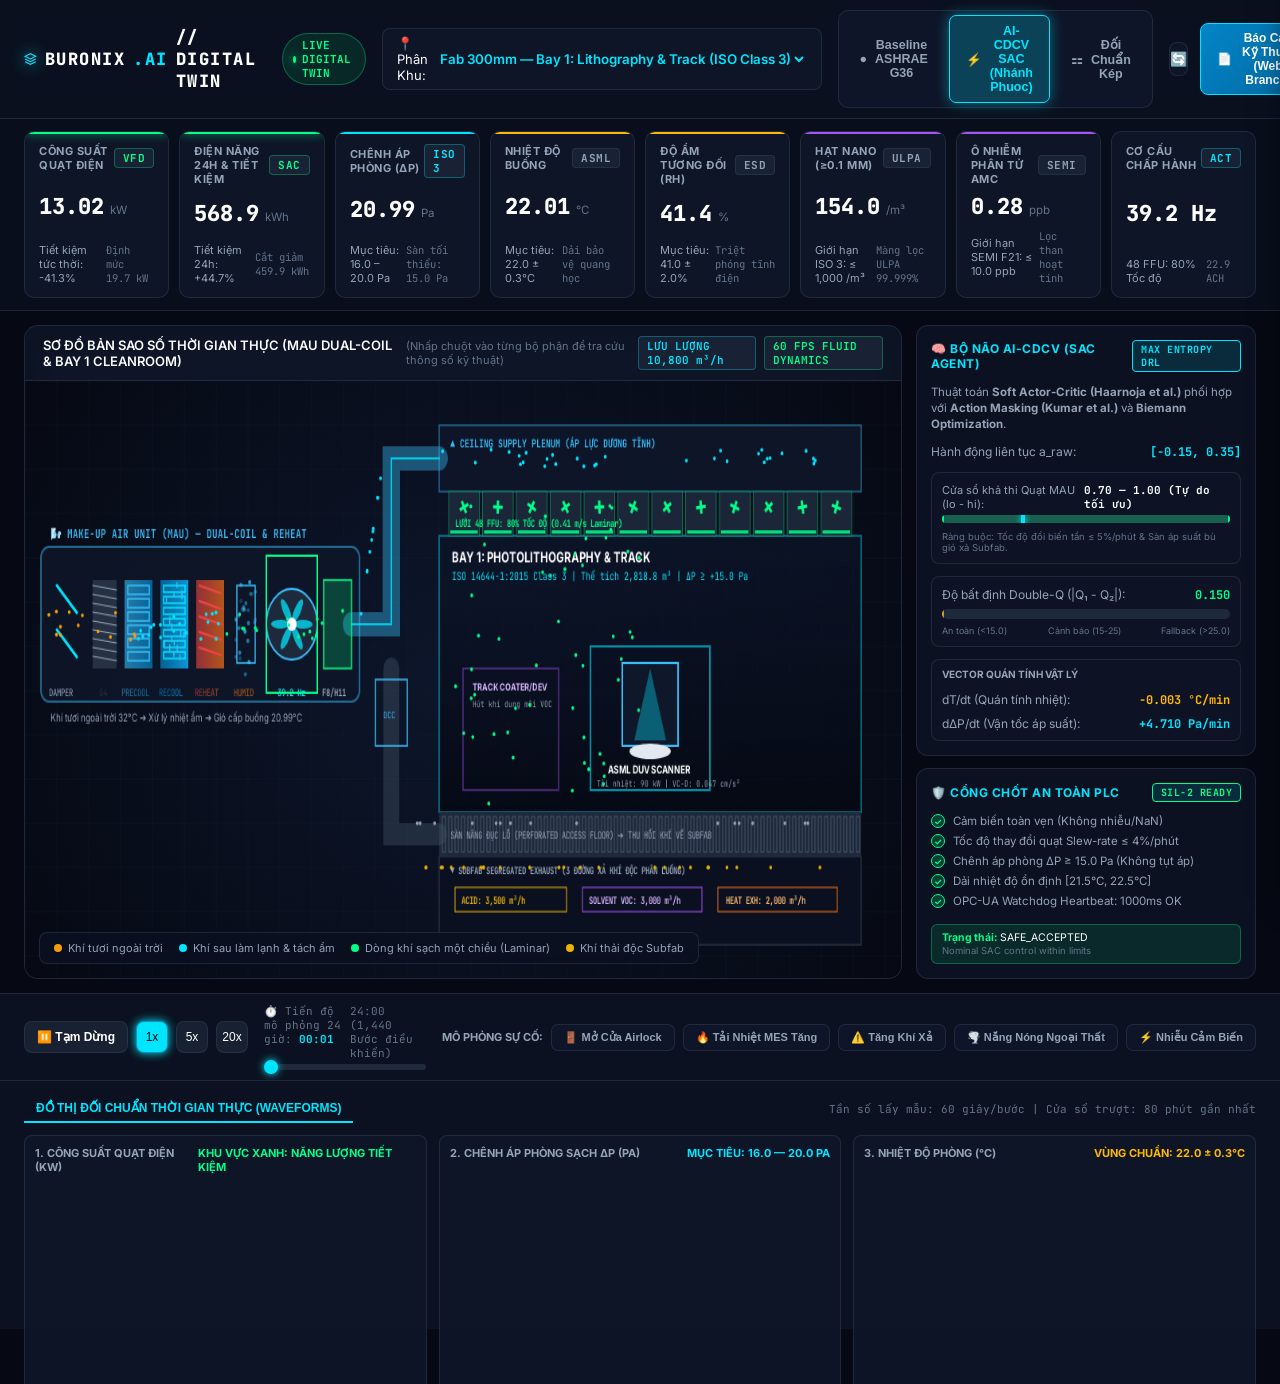
==== commit f3582d00: "fix(ui): remove cluttered delta tags and implement instant number jumping between Baseline and AI SA" ====
--- a/index.html
+++ b/index.html
@@ -40,15 +40,15 @@
       </select>
     </div>
 
-    <!-- Mode Toggle Pills -->
+    <!-- Mode Toggle Pills (Clicking instantly snaps all numbers) -->
     <div class="mode-toggle-group">
-      <button class="mode-btn" data-mode="baseline">
+      <button class="mode-btn" data-mode="baseline" id="btnModeBaseline">
         <span>●</span> Baseline ASHRAE G36
       </button>
-      <button class="mode-btn active-ai" data-mode="ai">
+      <button class="mode-btn active-ai" data-mode="ai" id="btnModeAi">
         <span>⚡</span> AI-CDCV SAC (Nhánh Phuoc)
       </button>
-      <button class="mode-btn" data-mode="split">
+      <button class="mode-btn" data-mode="split" id="btnModeSplit">
         <span>⚏</span> Đối Chuẩn Kép
       </button>
     </div>
@@ -56,20 +56,20 @@
     <!-- Header Actions -->
     <div class="header-actions">
       <button id="btnReset" class="tool-btn" title="Đặt lại mô phỏng ban đầu">🔄</button>
-      <button class="btn-benchmark" onclick="window.open('https://github.com/nguyenminhhieu22444-source/semiconductor-fab-hvac-optimization/tree/Phuoc', '_blank')">
-        <span>📄</span> Báo Cáo Kỹ Thuật (Phuoc Branch)
+      <button class="btn-benchmark" onclick="window.open('https://github.com/nguyenminhhieu22444-source/semiconductor-fab-hvac-optimization/tree/web', '_blank')">
+        <span>📄</span> Báo Cáo Kỹ Thuật (Web Branch)
       </button>
     </div>
   </header>
 
   <!-- ==========================================================================
-       METRICS HUD RIBBON (LIVE TELEMETRY CARDS)
+       METRICS HUD RIBBON (LIVE TELEMETRY CARDS - CLEAN & BOLD)
        ========================================================================== -->
   <section class="telemetry-ribbon">
-    <!-- Card 1: Power Demand -->
+    <!-- Card 1: Fan Power Demand -->
     <div class="kpi-card kpi-savings">
       <div class="kpi-header">
-        <span>Công Suất Quạt Điện</span>
+        <span>CÔNG SUẤT QUẠT ĐIỆN</span>
         <span class="canvas-tag tag-emerald">VFD</span>
       </div>
       <div class="kpi-value-row">
@@ -77,15 +77,15 @@
         <span class="kpi-unit">kW</span>
       </div>
       <div class="kpi-footer">
-        <span class="kpi-delta delta-green">▼ -41.2% vs Baseline</span>
-        <span class="kpi-unit">Định mức 19.7 kW</span>
+        <span id="valPowerLabel" class="kpi-footer-main">Tiết kiệm tức thời: -41.3%</span>
+        <span class="kpi-footer-sub">Định mức 19.7 kW</span>
       </div>
     </div>
 
     <!-- Card 2: Cumulative Energy & Savings -->
     <div class="kpi-card kpi-savings">
       <div class="kpi-header">
-        <span>Điện Năng 24h & Tiết Kiệm</span>
+        <span>ĐIỆN NĂNG 24H & TIẾT KIỆM</span>
         <span class="canvas-tag tag-emerald">SAC</span>
       </div>
       <div class="kpi-value-row">
@@ -93,15 +93,15 @@
         <span class="kpi-unit">kWh</span>
       </div>
       <div class="kpi-footer">
-        <span id="valSavingsPct" class="kpi-delta delta-green">+44.71% TIẾT KIỆM</span>
-        <span class="kpi-unit">459.9 kWh cắt giảm</span>
+        <span id="valSavingsLabel" class="kpi-footer-main">Tiết kiệm 24h: +44.71%</span>
+        <span id="valEnergySub" class="kpi-footer-sub">Cắt giảm 459.9 kWh</span>
       </div>
     </div>
 
     <!-- Card 3: Differential Pressure -->
     <div class="kpi-card kpi-pressure">
       <div class="kpi-header">
-        <span>Chênh Áp Phòng (ΔP)</span>
+        <span>CHÊNH ÁP PHÒNG (ΔP)</span>
         <span class="canvas-tag tag-cyan">ISO 3</span>
       </div>
       <div class="kpi-value-row">
@@ -109,15 +109,15 @@
         <span class="kpi-unit">Pa</span>
       </div>
       <div class="kpi-footer">
-        <span class="kpi-delta delta-green">Đạt Chuẩn (≥ 15.0 Pa)</span>
-        <span class="kpi-unit">Sàn an toàn PLC</span>
+        <span id="valDpLabel" class="kpi-footer-main">Mục tiêu: 16.0 – 20.0 Pa</span>
+        <span class="kpi-footer-sub">Sàn tối thiểu: 15.0 Pa</span>
       </div>
     </div>
 
     <!-- Card 4: Cleanroom Temperature -->
     <div class="kpi-card kpi-temp">
       <div class="kpi-header">
-        <span>Nhiệt Độ Buồng</span>
+        <span>NHIỆT ĐỘ BUỒNG</span>
         <span class="canvas-tag">ASML</span>
       </div>
       <div class="kpi-value-row">
@@ -125,15 +125,15 @@
         <span class="kpi-unit">°C</span>
       </div>
       <div class="kpi-footer">
-        <span class="kpi-delta delta-neutral">Target: 22.0 ± 0.3°C</span>
-        <span class="kpi-unit">Chống dãn nở lens</span>
+        <span class="kpi-footer-main">Mục tiêu: 22.0 ± 0.3°C</span>
+        <span class="kpi-footer-sub">Dải bảo vệ quang học</span>
       </div>
     </div>
 
     <!-- Card 5: Relative Humidity -->
     <div class="kpi-card kpi-temp">
       <div class="kpi-header">
-        <span>Độ Ẩm Tương Đối (RH)</span>
+        <span>ĐỘ ẨM TƯƠNG ĐỐI (RH)</span>
         <span class="canvas-tag">ESD</span>
       </div>
       <div class="kpi-value-row">
@@ -141,15 +141,15 @@
         <span class="kpi-unit">%</span>
       </div>
       <div class="kpi-footer">
-        <span class="kpi-delta delta-neutral">Target: 41.0 ± 2.0%</span>
-        <span class="kpi-unit">Triệt tĩnh điện</span>
+        <span class="kpi-footer-main">Mục tiêu: 41.0 ± 2.0%</span>
+        <span class="kpi-footer-sub">Triệt phóng tĩnh điện</span>
       </div>
     </div>
 
     <!-- Card 6: Airborne Particles -->
     <div class="kpi-card kpi-particles">
       <div class="kpi-header">
-        <span>Hạt Nano (≥0.1 µm)</span>
+        <span>HẠT NANO (≥0.1 µm)</span>
         <span class="canvas-tag">ULPA</span>
       </div>
       <div class="kpi-value-row">
@@ -157,15 +157,15 @@
         <span class="kpi-unit">/m³</span>
       </div>
       <div class="kpi-footer">
-        <span class="kpi-delta delta-green">Rất Sạch (Limit 1,000)</span>
-        <span class="kpi-unit">ISO Class 3</span>
+        <span id="valParticlesLabel" class="kpi-footer-main">Giới hạn ISO 3: ≤ 1,000 /m³</span>
+        <span class="kpi-footer-sub">Màng lọc ULPA 99.999%</span>
       </div>
     </div>
 
     <!-- Card 7: Chemical AMC (NH3) -->
     <div class="kpi-card kpi-particles">
       <div class="kpi-header">
-        <span>Ô Nhiễm Phân Tử AMC</span>
+        <span>Ô NHIỄM PHÂN TỬ AMC</span>
         <span class="canvas-tag">SEMI</span>
       </div>
       <div class="kpi-value-row">
@@ -173,23 +173,23 @@
         <span class="kpi-unit">ppb</span>
       </div>
       <div class="kpi-footer">
-        <span class="kpi-delta delta-green">An Toàn (Limit 10.0)</span>
-        <span class="kpi-unit">Màng than hoạt tính</span>
+        <span id="valAmcLabel" class="kpi-footer-main">Giới hạn SEMI F21: ≤ 10.0 ppb</span>
+        <span class="kpi-footer-sub">Lọc than hoạt tính</span>
       </div>
     </div>
 
     <!-- Card 8: Actuator Status -->
     <div class="kpi-card">
       <div class="kpi-header">
-        <span>Cơ Cấu Chấp Hành</span>
+        <span>CƠ CẤU CHẤP HÀNH</span>
         <span class="canvas-tag tag-cyan">ACT</span>
       </div>
       <div class="kpi-value-row">
-        <span id="valMauHz" class="kpi-num" style="font-size:16px;">39.5 Hz</span>
-      </div>
-      <div class="kpi-footer">
-        <span id="valFfuSpeed" class="kpi-unit">48 FFU: 79% Tốc độ</span>
-        <span id="valAch" class="kpi-unit">18.4 ACH</span>
+        <span id="valMauHz" class="kpi-num">39.5 Hz</span>
+      </div>
+      <div class="kpi-footer">
+        <span id="valFfuSpeed" class="kpi-footer-main">48 FFU: 79% Tốc độ</span>
+        <span id="valAch" class="kpi-footer-sub">18.4 ACH</span>
       </div>
     </div>
   </section>
--- a/css/buronix_theme.css
+++ b/css/buronix_theme.css
@@ -170,17 +170,17 @@
 
 .mode-btn {
   background: transparent;
-  border: none;
-  padding: 6px 14px;
+  border: 1px solid transparent;
+  padding: 8px 16px;
   border-radius: 7px;
-  font-size: 12px;
-  font-weight: 600;
-  color: var(--text-muted);
-  cursor: pointer;
-  transition: all 0.2s ease;
-  display: flex;
-  align-items: center;
-  gap: 6px;
+  font-size: 12.5px;
+  font-weight: 700;
+  color: var(--text-muted);
+  cursor: pointer;
+  transition: all 0.2s cubic-bezier(0.4, 0, 0.2, 1);
+  display: flex;
+  align-items: center;
+  gap: 8px;
 }
 
 .mode-btn:hover {
@@ -189,22 +189,24 @@
 }
 
 .mode-btn.active-baseline {
-  background: rgba(239, 68, 68, 0.2);
+  background: rgba(239, 68, 68, 0.25);
   color: #fca5a5;
-  border: 1px solid rgba(239, 68, 68, 0.4);
+  border: 1px solid #ef4444;
+  box-shadow: 0 0 14px rgba(239, 68, 68, 0.4);
 }
 
 .mode-btn.active-ai {
-  background: rgba(0, 229, 255, 0.18);
+  background: rgba(0, 229, 255, 0.22);
   color: var(--cyan-glow);
   border: 1px solid var(--cyan-glow);
-  box-shadow: 0 0 12px rgba(0, 229, 255, 0.35);
+  box-shadow: 0 0 14px rgba(0, 229, 255, 0.45);
 }
 
 .mode-btn.active-split {
-  background: rgba(168, 85, 247, 0.2);
+  background: rgba(168, 85, 247, 0.25);
   color: #d8b4fe;
-  border: 1px solid rgba(168, 85, 247, 0.4);
+  border: 1px solid rgba(168, 85, 247, 0.6);
+  box-shadow: 0 0 14px rgba(168, 85, 247, 0.35);
 }
 
 /* Header Utilities */
@@ -250,7 +252,7 @@
   background: var(--bg-panel);
   border: 1px solid var(--border-subtle);
   border-radius: 10px;
-  padding: 10px 14px;
+  padding: 12px 14px;
   display: flex;
   flex-direction: column;
   justify-content: space-between;
@@ -283,14 +285,14 @@
   align-items: center;
   justify-content: space-between;
   font-size: 11px;
-  font-weight: 600;
+  font-weight: 700;
   color: var(--text-muted);
   text-transform: uppercase;
   letter-spacing: 0.5px;
 }
 
 .kpi-value-row {
-  margin-top: 6px;
+  margin: 6px 0;
   display: flex;
   align-items: baseline;
   gap: 6px;
@@ -298,34 +300,42 @@
 
 .kpi-num {
   font-family: var(--font-mono);
-  font-size: 20px;
+  font-size: 22px;
   font-weight: 800;
   color: #fff;
+  transition: color 0.25s, transform 0.25s;
+}
+
+.kpi-num.number-pop {
+  transform: scale(1.08);
+  color: var(--cyan-glow);
 }
 
 .kpi-unit {
-  font-size: 11px;
+  font-size: 11.5px;
   color: var(--text-dim);
 }
 
 .kpi-footer {
-  margin-top: 4px;
-  font-size: 11px;
-  display: flex;
-  justify-content: space-between;
-  align-items: center;
-}
-
-.kpi-delta {
-  font-weight: 600;
-  font-size: 11px;
-  padding: 1px 5px;
-  border-radius: 4px;
-}
-
-.delta-green { background: rgba(0, 255, 136, 0.15); color: var(--emerald-neon); }
-.delta-warn { background: rgba(255, 184, 0, 0.15); color: var(--amber-warn); }
-.delta-neutral { color: var(--text-dim); }
+  margin-top: 2px;
+  font-size: 11px;
+  display: flex;
+  justify-content: space-between;
+  align-items: center;
+  color: var(--text-muted);
+}
+
+.kpi-footer-main {
+  font-size: 11px;
+  color: var(--text-muted);
+  font-family: var(--font-sans);
+}
+
+.kpi-footer-sub {
+  font-size: 10.5px;
+  color: var(--text-dim);
+  font-family: var(--font-mono);
+}
 
 /* ==========================================================================
    MAIN WORKSPACE: DIGITAL TWIN CANVAS & HUD PANELS
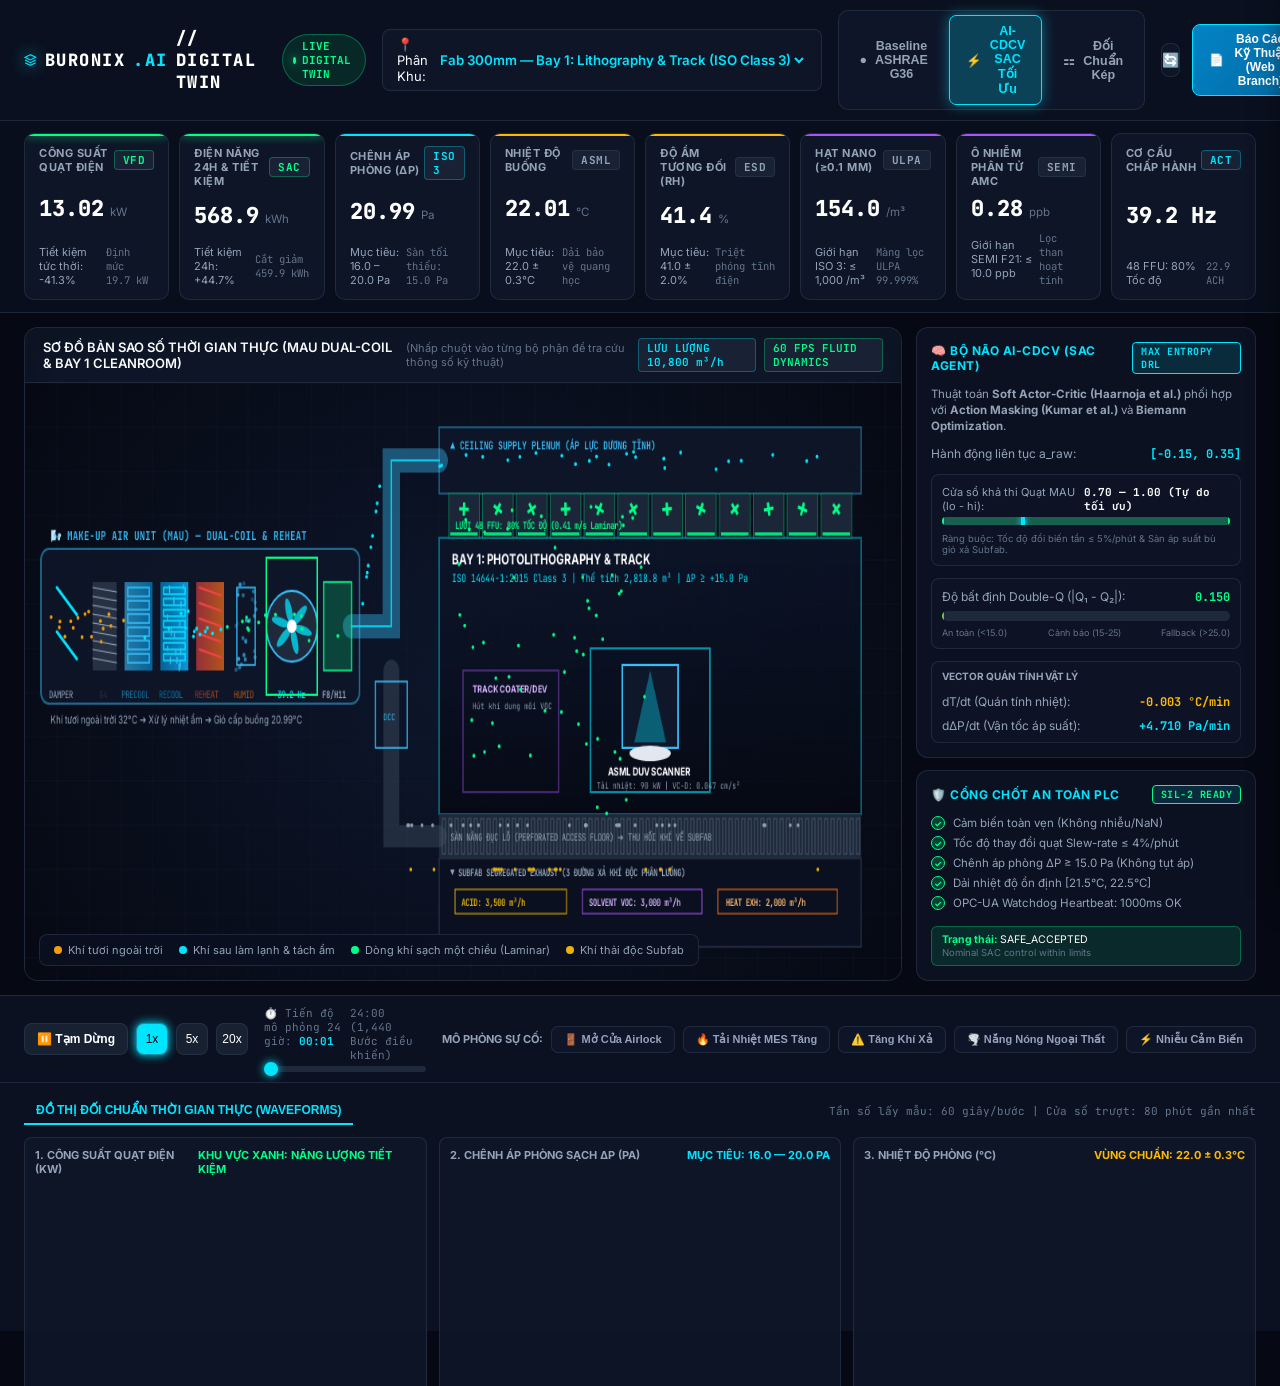
==== commit 13e8a455: "fix(ui): remove '(Nhánh Phuoc)' label from AI button" ====
--- a/index.html
+++ b/index.html
@@ -46,7 +46,7 @@
         <span>●</span> Baseline ASHRAE G36
       </button>
       <button class="mode-btn active-ai" data-mode="ai" id="btnModeAi">
-        <span>⚡</span> AI-CDCV SAC (Nhánh Phuoc)
+        <span>⚡</span> AI-CDCV SAC Tối Ưu
       </button>
       <button class="mode-btn" data-mode="split" id="btnModeSplit">
         <span>⚏</span> Đối Chuẩn Kép
